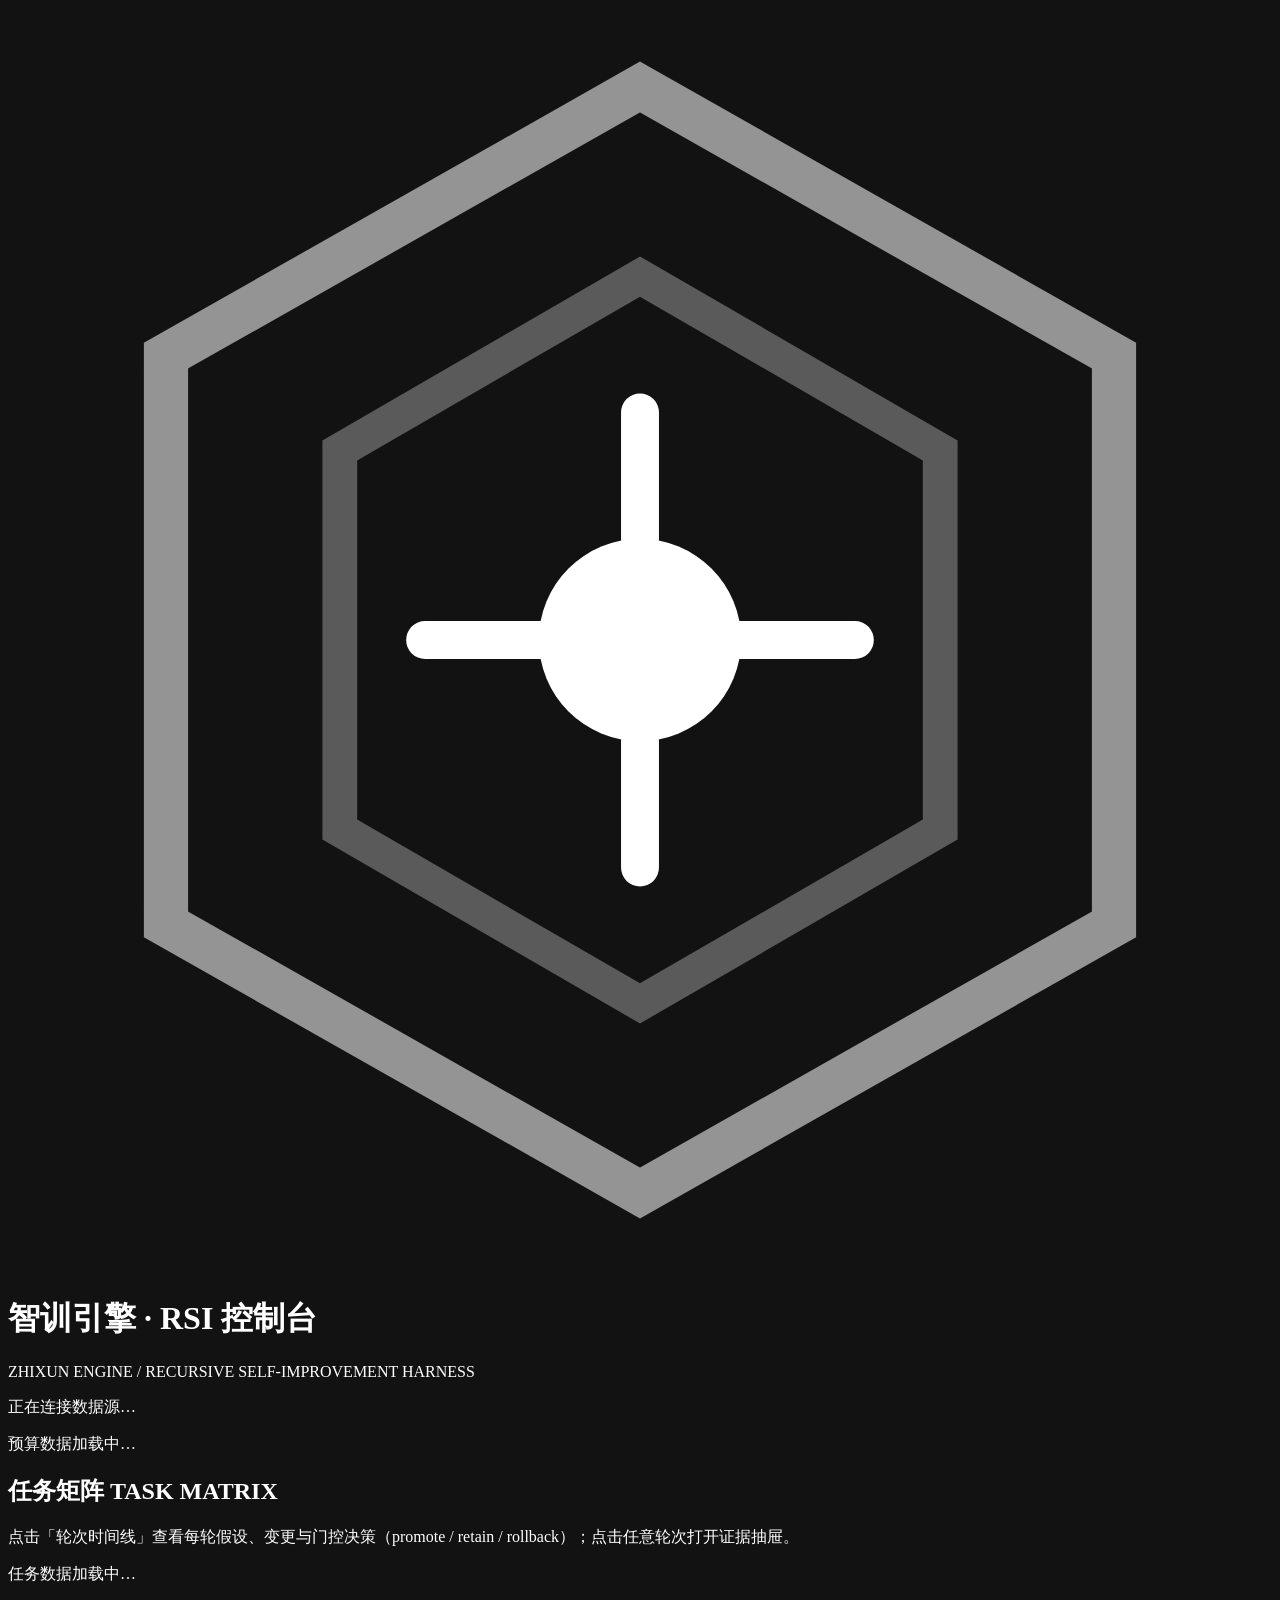
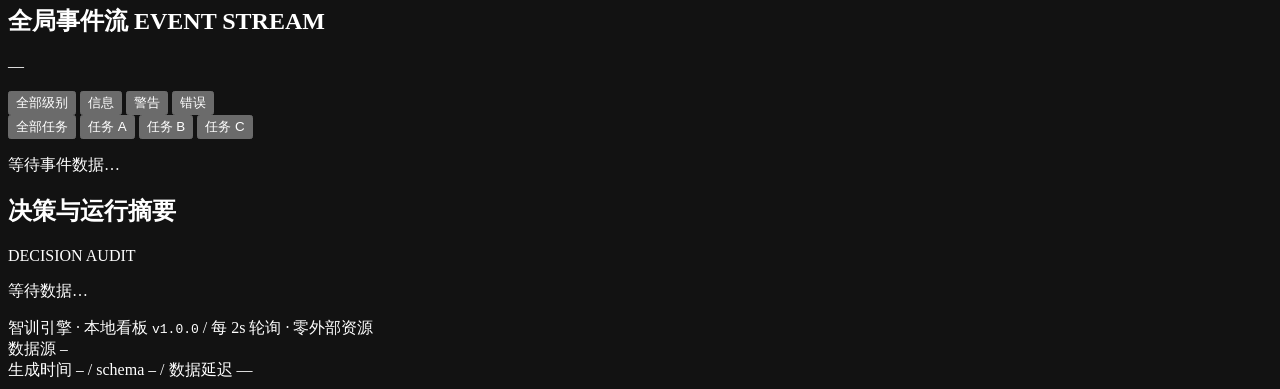
==== rsi/dashboard/static/index.html @ c58bcafe "feat: 重构为 PI 驱动的受控 RSI harness（三任务闭环 + 镜像 + 记录/看板） - rsi/: 内核（model/data/splits/metrics/drift/strate" ====
<!DOCTYPE html>
<html lang="zh-CN">
<head>
  <meta charset="utf-8">
  <meta name="viewport" content="width=device-width, initial-scale=1">
  <meta name="color-scheme" content="dark">
  <title>智训引擎 · RSI 控制台</title>
  <link rel="icon" type="image/svg+xml" href="/favicon.svg">
  <link rel="stylesheet" href="/style.css">
</head>
<body>
  <div class="grid-bg" aria-hidden="true"></div>

  <header class="topbar">
    <div class="brand">
      <svg class="brand-mark" viewBox="0 0 40 40" aria-hidden="true" focusable="false">
        <path d="M20 2.5 35 11v18L20 37.5 5 29V11z" fill="none" stroke="currentColor" stroke-width="1.4" opacity=".55"/>
        <path d="M20 8.5 29.5 14v12L20 31.5 10.5 26V14z" fill="none" stroke="currentColor" stroke-width="1.1" opacity=".3"/>
        <circle cx="20" cy="20" r="3.2" fill="currentColor"/>
        <path d="M20 12.8v4M20 23.2v4M13.2 20h4M22.8 20h4" stroke="currentColor" stroke-width="1.2" stroke-linecap="round"/>
      </svg>
      <div class="brand-text">
        <h1>智训引擎 · RSI 控制台</h1>
        <p class="brand-sub">ZHIXUN ENGINE / RECURSIVE SELF-IMPROVEMENT HARNESS</p>
      </div>
    </div>
    <div id="run-meta" class="run-meta" aria-live="polite">
      <span class="run-meta-placeholder">正在连接数据源…</span>
    </div>
  </header>

  <div id="connection-banner" class="connection-banner hidden" role="alert"></div>

  <main class="shell">
    <section id="budget-panel" class="budget-panel" aria-label="运行预算与资源消耗">
      <p class="placeholder">预算数据加载中…</p>
    </section>

    <section class="section-head">
      <h2>任务矩阵 <span class="section-en">TASK MATRIX</span></h2>
      <p class="section-hint">
        点击「轮次时间线」查看每轮假设、变更与门控决策（promote / retain / rollback）；点击任意轮次打开证据抽屉。
      </p>
    </section>

    <section id="task-grid" class="task-grid" aria-label="三个工业任务的运行卡片">
      <p class="placeholder">任务数据加载中…</p>
    </section>

    <section class="lower-grid">
      <div class="panel event-panel">
        <div class="panel-head">
          <div>
            <h2>全局事件流 <span class="section-en">EVENT STREAM</span></h2>
            <p id="event-count" class="panel-sub">—</p>
          </div>
          <div class="filters" id="event-filters">
            <div class="filter-group" id="level-filters" role="group" aria-label="按级别过滤事件">
              <button type="button" class="pill is-active" data-filter-level="all">全部级别</button>
              <button type="button" class="pill" data-filter-level="info">信息</button>
              <button type="button" class="pill" data-filter-level="warn">警告</button>
              <button type="button" class="pill" data-filter-level="error">错误</button>
            </div>
            <div class="filter-group" id="task-filters" role="group" aria-label="按任务过滤事件">
              <button type="button" class="pill is-active" data-filter-task="all">全部任务</button>
              <button type="button" class="pill" data-filter-task="A">任务 A</button>
              <button type="button" class="pill" data-filter-task="B">任务 B</button>
              <button type="button" class="pill" data-filter-task="C">任务 C</button>
            </div>
          </div>
        </div>
        <div id="event-list" class="event-list" aria-live="polite">
          <p class="empty">等待事件数据…</p>
        </div>
      </div>

      <div class="panel summary-panel">
        <div class="panel-head">
          <div>
            <h2>决策与运行摘要</h2>
            <p class="panel-sub">DECISION AUDIT</p>
          </div>
        </div>
        <div id="summary" class="summary-body">
          <p class="empty">等待数据…</p>
        </div>
      </div>
    </section>
  </main>

  <footer class="footer">
    <div class="footer-group">
      <span>智训引擎 · 本地看板 <code id="footer-version">v1.0.0</code></span>
      <span class="sep">/</span>
      <span>每 2s 轮询 · 零外部资源</span>
    </div>
    <div class="footer-group">
      <span>数据源 <code id="footer-state-path">—</code></span>
    </div>
    <div class="footer-group">
      <span>生成时间 <code id="footer-generated">—</code></span>
      <span class="sep">/</span>
      <span>schema <code id="footer-schema">—</code></span>
      <span class="sep">/</span>
      <span id="footer-stale">数据延迟 —</span>
    </div>
  </footer>

  <div id="drawer-backdrop" class="drawer-backdrop hidden"></div>
  <aside id="drawer" class="drawer hidden" role="dialog" aria-modal="true" aria-label="轮次证据详情"></aside>

  <noscript>
    <div class="noscript">
      本看板需要启用 JavaScript 才能实时渲染。原始数据接口 <code>/api/state</code> 与
      <code>/api/events?limit=50</code> 仍可直接访问。
    </div>
  </noscript>

  <script src="/app.js" defer></script>
</body>
</html>
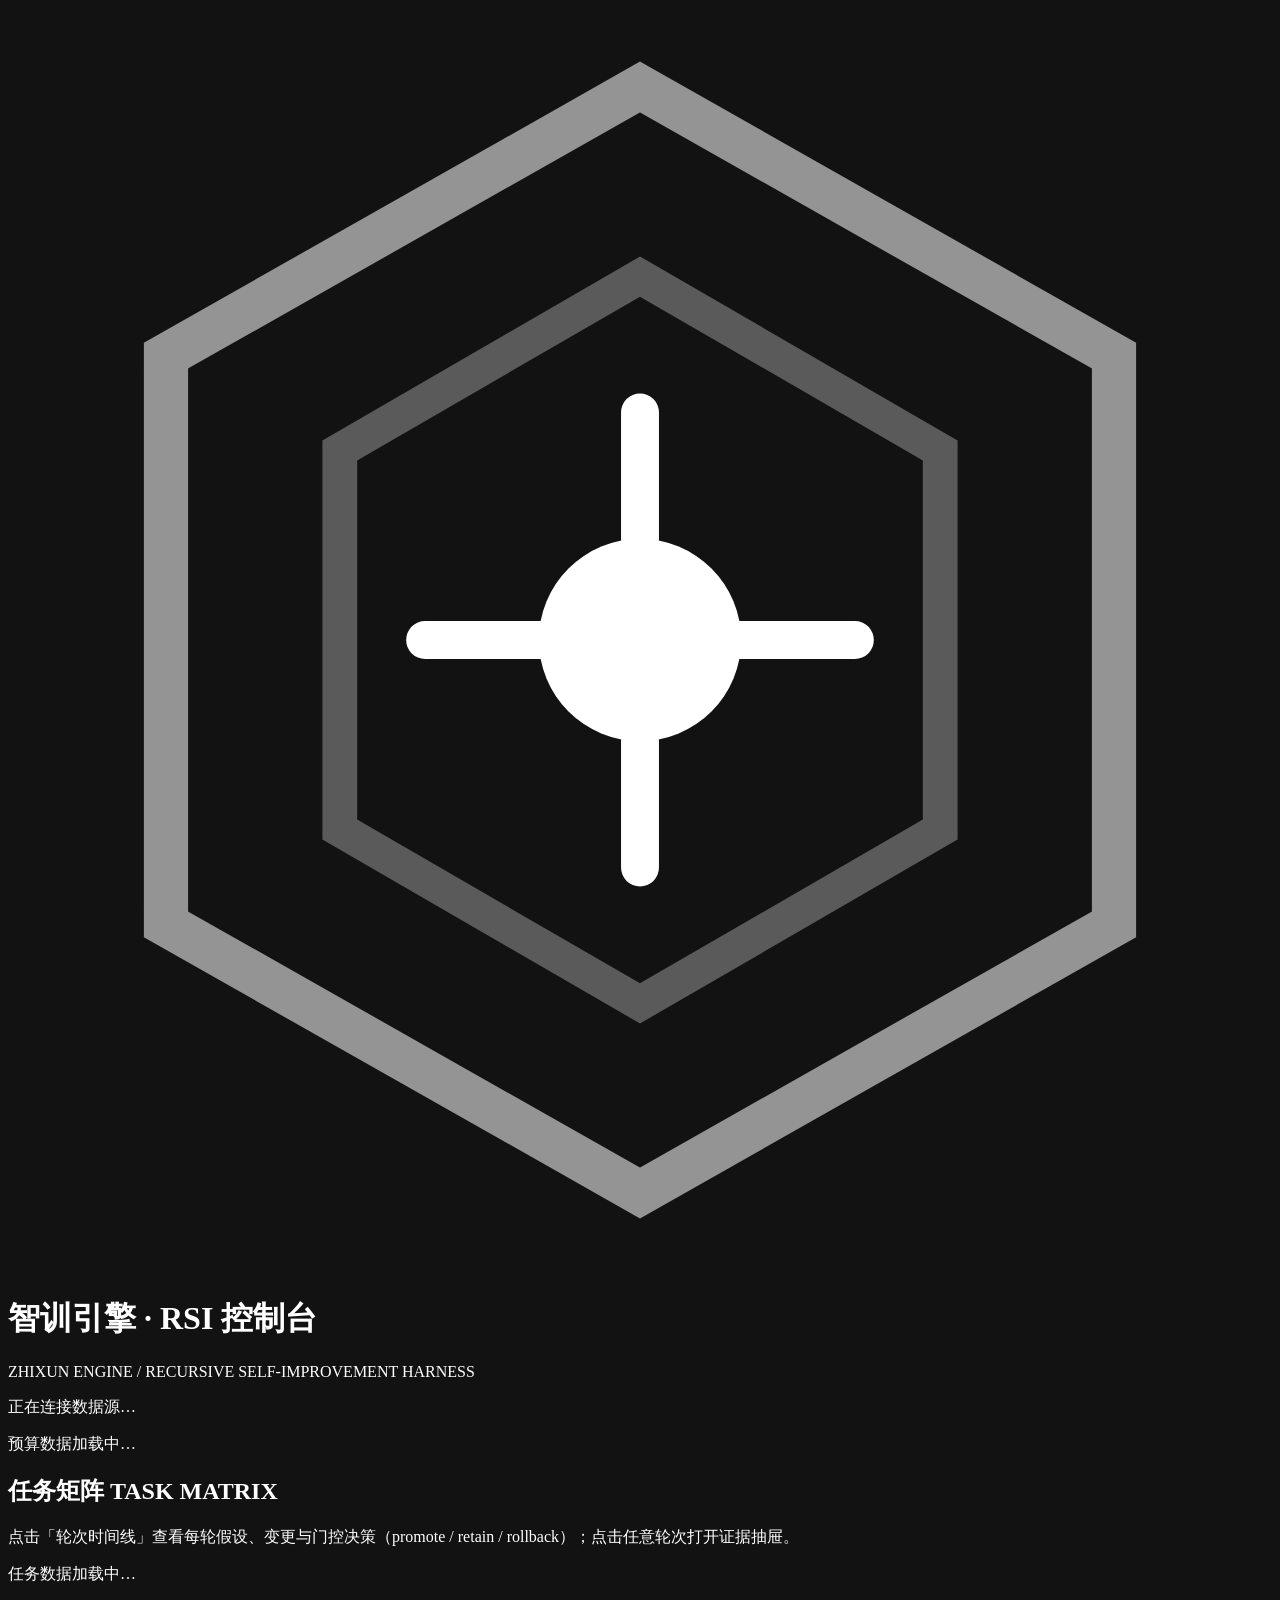
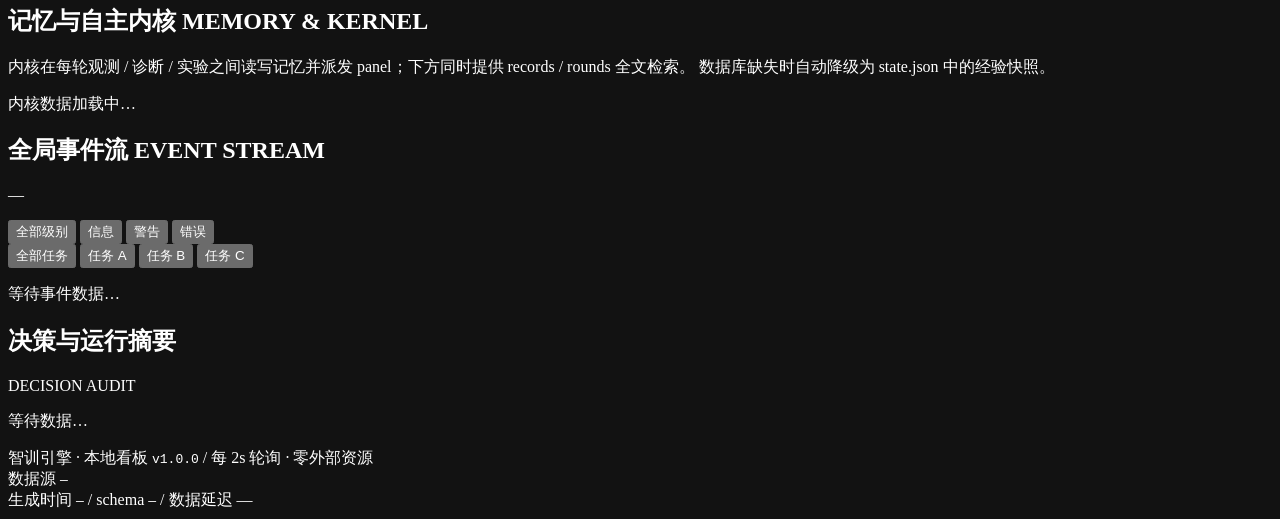
==== commit f9c0460e: "feat(v0.5): 合规优先的性能冲刺 + 可复用 RSI 运行时 - 合规修复：Guard/strategies 只允许官方 train；shrink 用训练目标均值；planner 种子去 c" ====
--- a/rsi/dashboard/static/index.html
+++ b/rsi/dashboard/static/index.html
@@ -45,6 +45,18 @@
 
     <section id="task-grid" class="task-grid" aria-label="三个工业任务的运行卡片">
       <p class="placeholder">任务数据加载中…</p>
+    </section>
+
+    <section class="section-head">
+      <h2>记忆与自主内核 <span class="section-en">MEMORY &amp; KERNEL</span></h2>
+      <p class="section-hint">
+        内核在每轮观测 / 诊断 / 实验之间读写记忆并派发 panel；下方同时提供 records / rounds 全文检索。
+        数据库缺失时自动降级为 state.json 中的经验快照。
+      </p>
+    </section>
+
+    <section id="kernel-panel" class="kernel-panel" aria-label="记忆与自主内核状态">
+      <p class="placeholder">内核数据加载中…</p>
     </section>
 
     <section class="lower-grid">
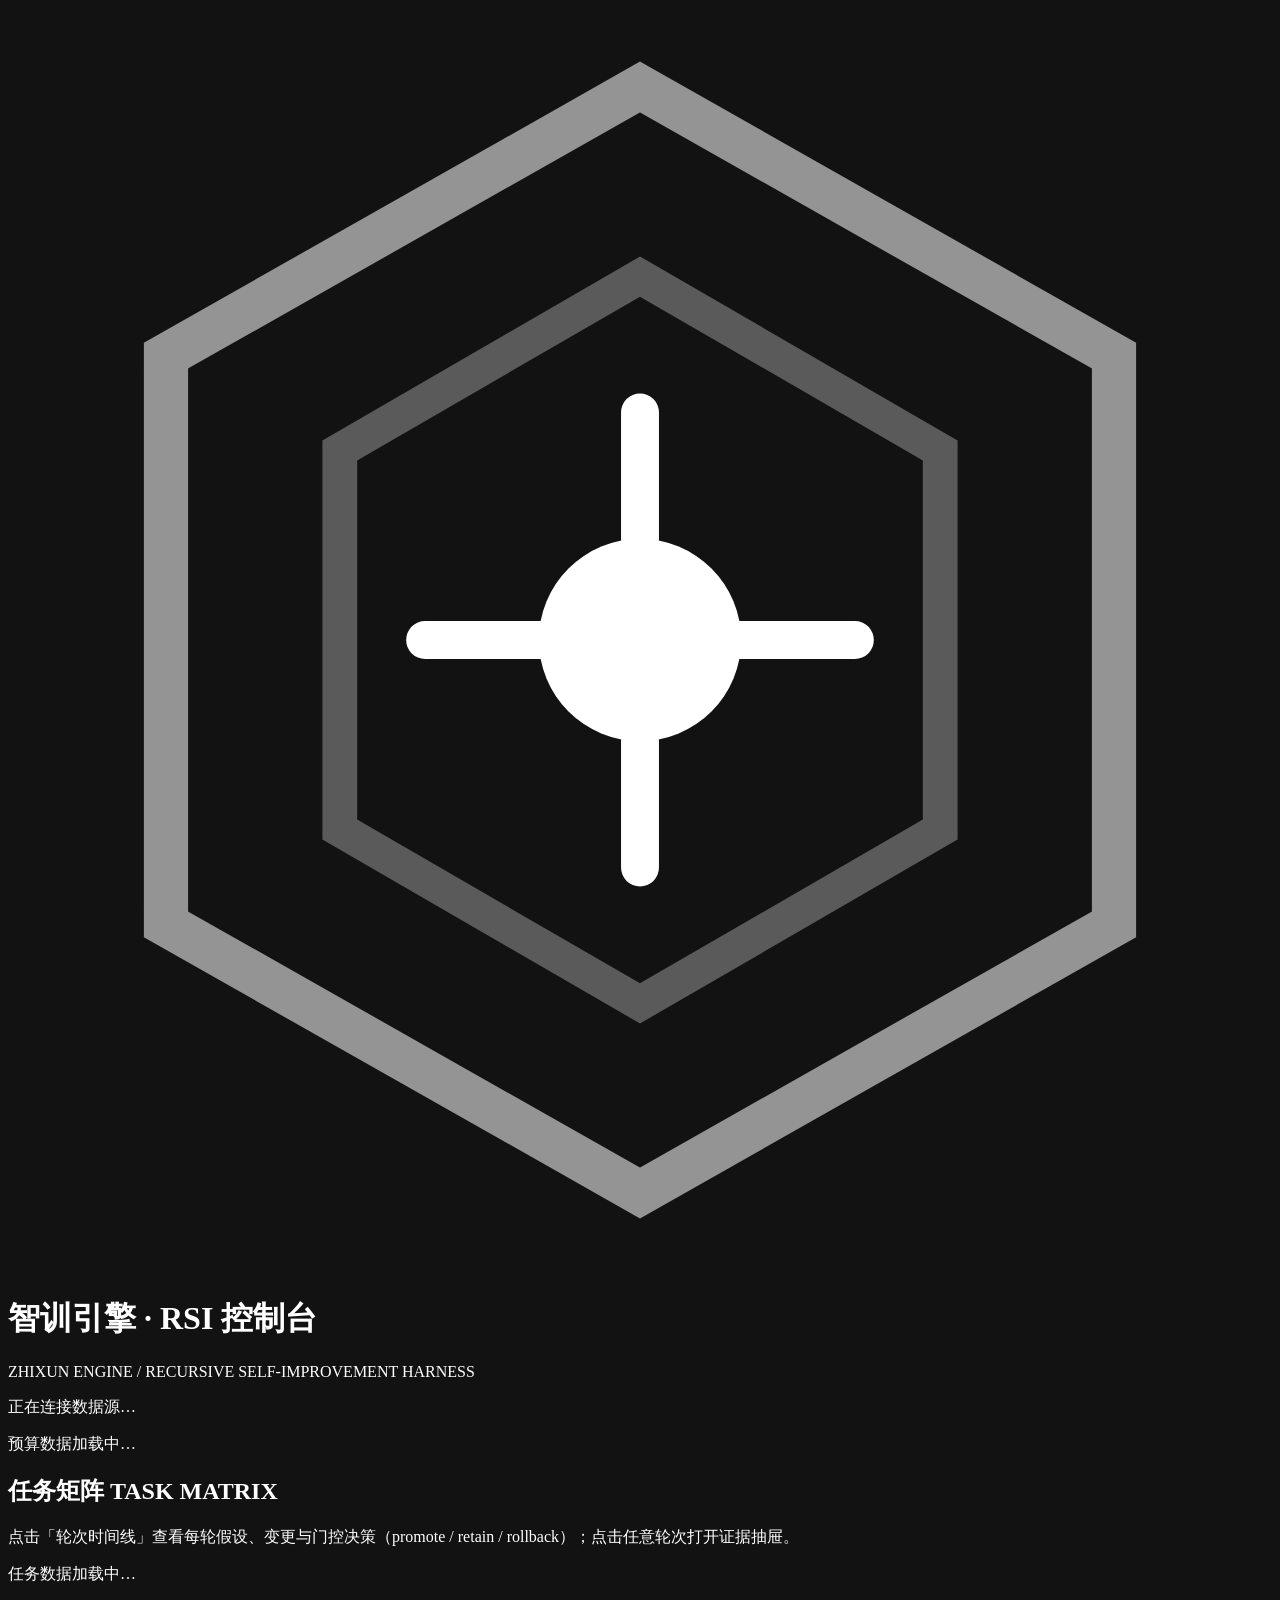
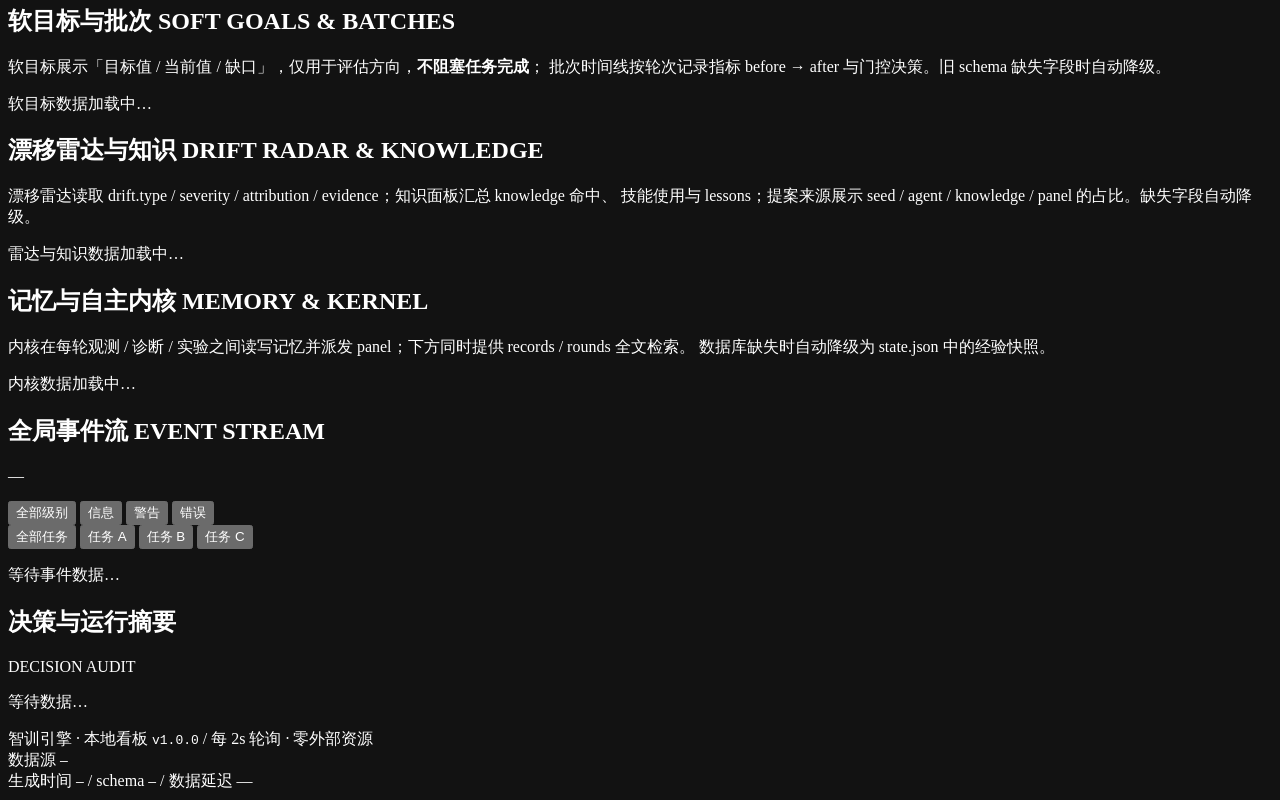
==== commit 69e480c2: "feat(v0.6): stream/batch protocol, drift knowledge base, soft goals, dashboard v3, strict rerun + Tr" ====
--- a/rsi/dashboard/static/index.html
+++ b/rsi/dashboard/static/index.html
@@ -45,6 +45,30 @@
 
     <section id="task-grid" class="task-grid" aria-label="三个工业任务的运行卡片">
       <p class="placeholder">任务数据加载中…</p>
+    </section>
+
+    <section class="section-head">
+      <h2>软目标与批次 <span class="section-en">SOFT GOALS &amp; BATCHES</span></h2>
+      <p class="section-hint">
+        软目标展示「目标值 / 当前值 / 缺口」，仅用于评估方向，<strong>不阻塞任务完成</strong>；
+        批次时间线按轮次记录指标 before → after 与门控决策。旧 schema 缺失字段时自动降级。
+      </p>
+    </section>
+
+    <section id="goal-panel" class="goal-panel" aria-label="软目标与批次时间线">
+      <p class="placeholder">软目标数据加载中…</p>
+    </section>
+
+    <section class="section-head">
+      <h2>漂移雷达与知识 <span class="section-en">DRIFT RADAR &amp; KNOWLEDGE</span></h2>
+      <p class="section-hint">
+        漂移雷达读取 drift.type / severity / attribution / evidence；知识面板汇总 knowledge 命中、
+        技能使用与 lessons；提案来源展示 seed / agent / knowledge / panel 的占比。缺失字段自动降级。
+      </p>
+    </section>
+
+    <section id="insight-panel" class="insight-panel" aria-label="漂移雷达、知识与提案来源">
+      <p class="placeholder">雷达与知识数据加载中…</p>
     </section>
 
     <section class="section-head">
